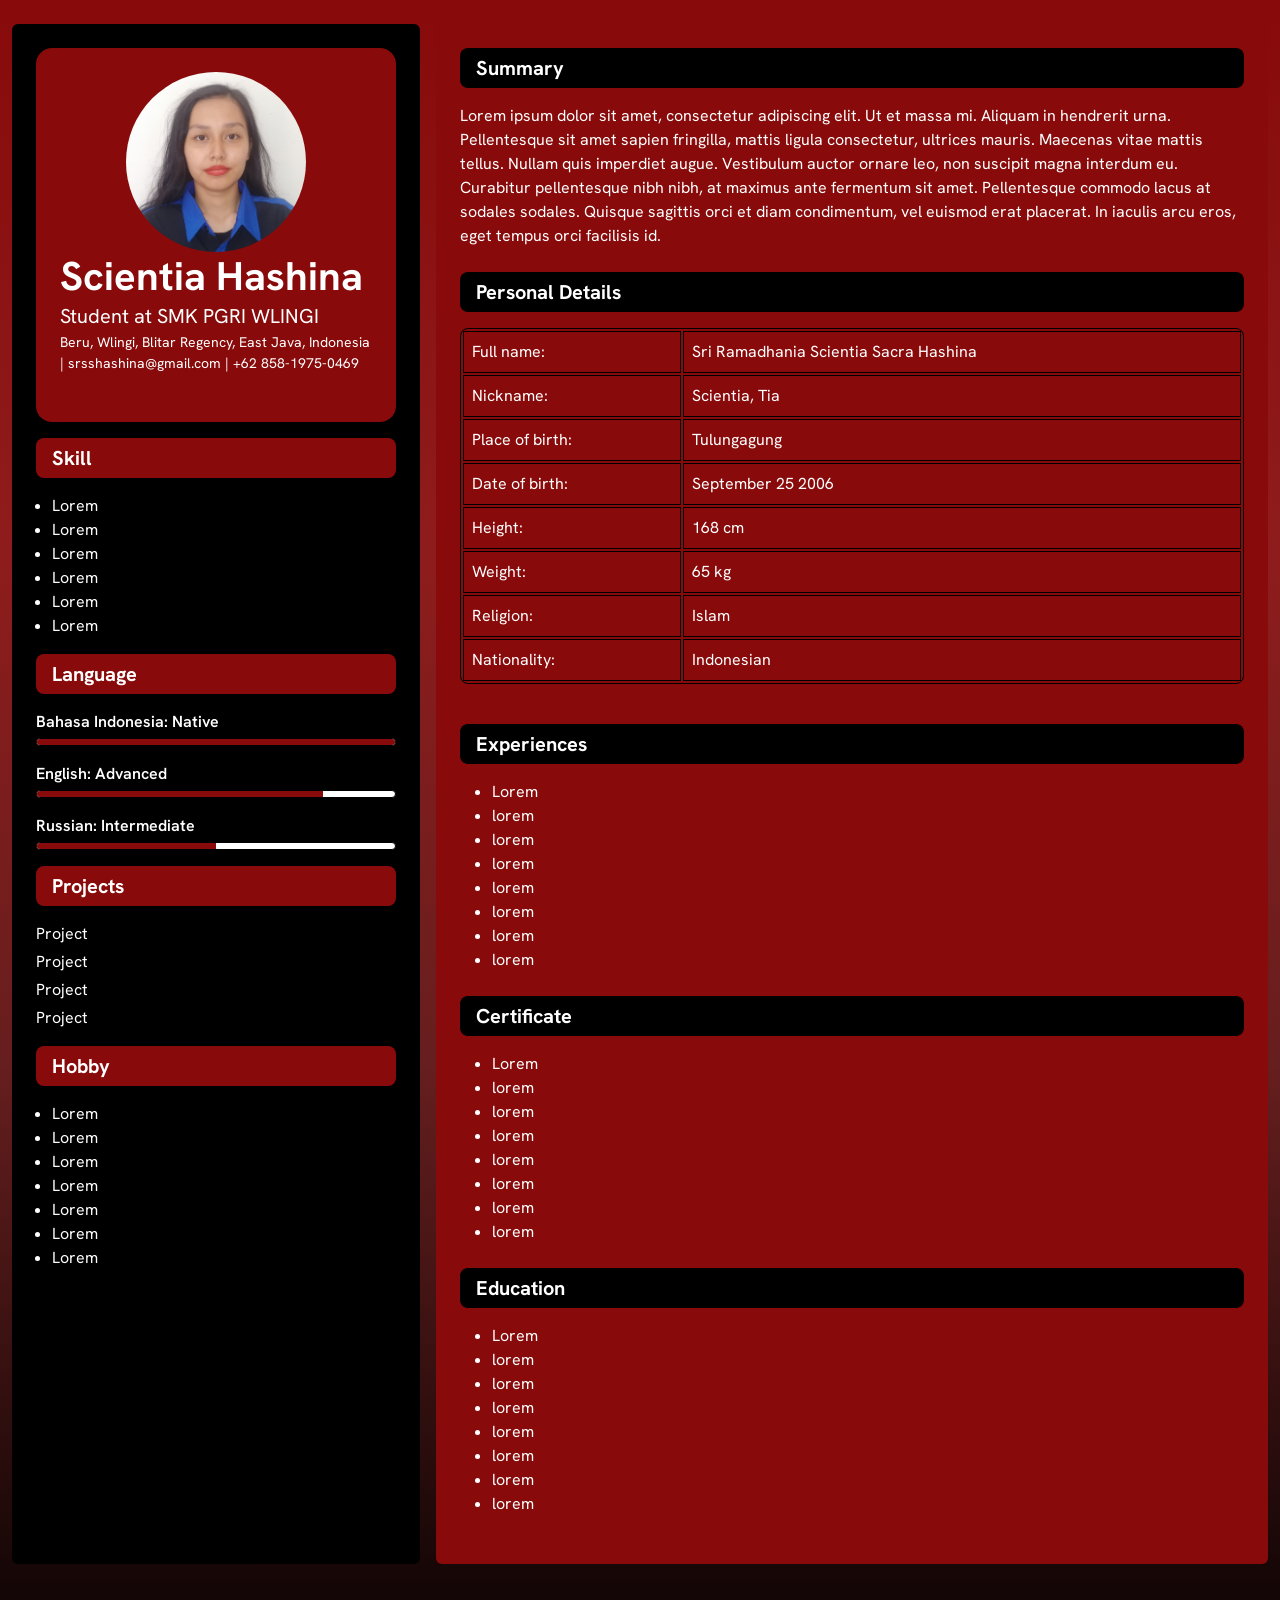
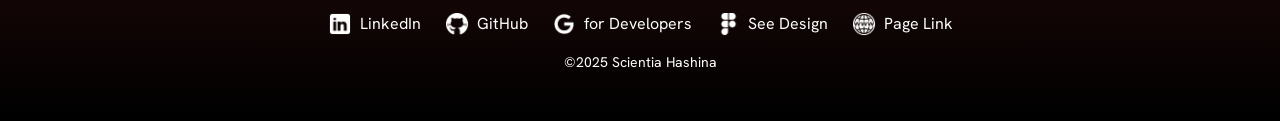
==== cv.html @ 9c75162d "0.1.0 version" ====
<!DOCTYPE html>
<html lang="en">
  <head>
    <meta charset="UTF-8" />
    <meta name="viewport" content="width=device-width, initial-scale=1.0" />
    <title>Scientia's Curriculum Vitae</title>

    <!-- Bootstrap 5 CSS -->
    <link
      href="https://cdn.jsdelivr.net/npm/bootstrap@5.3.0/dist/css/bootstrap.min.css"
      rel="stylesheet"
    />

    <!-- Google Fonts - Hanken Grotesk -->
    <link rel="preconnect" href="https://fonts.googleapis.com" />
    <link rel="preconnect" href="https://fonts.gstatic.com" crossorigin />
    <link
      href="https://fonts.googleapis.com/css2?family=Hanken+Grotesk:wght@300;400;500;600;700&display=swap"
      rel="stylesheet"
    />

    <!-- Custom CSS -->
    <link href="css/custom.css" rel="stylesheet" />
    <link href="css/bg.css" rel="stylesheet" />
    <link href="css/stacking.css" rel="stylesheet" />

    <style>
      /* Language progress bars */
      .language-bar {
        height: 8px;
        border-radius: 10px;
      }
    </style>
  </head>
  <body class="bg-dark">
    <div class="container-fluid py-4">
      <div class="row g-3">
        <!-- LEFT SIDEBAR -->
        <div class="col-12 col-lg-4">
          <div class="card border-0 bg-dark text-white h-100">
            <div class="card-body p-4">
              <!-- Profile Picture -->
              <div class="bg-primary rounded-4 p-4 mb-3 position-relative">
                <div
                  class="d-flex align-items-center justify-content-center mx-auto"
                  style="width: 180px; height: 180px"
                >
                  <img
                    src="assets/img/6154699293953035178.jpg"
                    alt="A woman with red lipstick and black-marine blue field uniform"
                    class="rounded-circle"
                    style="width: 180px; height: 180px"
                  />
                </div>
                <div class="text-white mb-4">
                  <h1 class="fw-bold text-white mb-1">Scientia Hashina</h1>
                  <h5 class="fw-normal text-white mb-1">
                    Student at SMK PGRI WLINGI
                  </h5>
                  <p class="small text-white mb-0">
                    Beru, Wlingi, Blitar Regency, East Java, Indonesia |
                    srsshashina@gmail.com | +62 858-1975-0469
                  </p>
                </div>
              </div>

              <!-- Skill Section -->
              <div class="mb-3">
                <div class="bg-primary text-white px-3 py-2 rounded-3 mb-3">
                  <h5 class="mb-0 text-white fw-bold">Skill</h5>
                </div>
                <ul class="text-white ps-3">
                  <li>Lorem</li>
                  <li>Lorem</li>
                  <li>Lorem</li>
                  <li>Lorem</li>
                  <li>Lorem</li>
                  <li>Lorem</li>
                </ul>
              </div>

              <!-- Language Section -->
              <div class="mb-3">
                <div class="bg-primary text-white px-3 py-2 rounded-3 mb-3">
                  <h5 class="mb-0 text-white fw-bold">Language</h5>
                </div>

                <!-- Bahasa Indonesia -->
                <div class="mb-3">
                  <p class="text-white mb-1 fw-semibold">
                    Bahasa Indonesia: Native
                  </p>
                  <div class="progress language-bar bg-secondary">
                    <div
                      class="progress-bar bg-primary"
                      role="progressbar"
                      style="width: 100%; z-index: 1"
                    ></div>
                  </div>
                </div>

                <!-- English -->
                <div class="mb-3">
                  <p class="text-white mb-1 fw-semibold">English: Advanced</p>
                  <div class="progress language-bar bg-secondary">
                    <div
                      class="progress-bar bg-primary"
                      role="progressbar"
                      style="width: 80%; z-index: 1"
                    ></div>
                  </div>
                </div>

                <!-- Russian -->
                <div class="mb-3">
                  <p class="text-white mb-1 fw-semibold">
                    Russian: Intermediate
                  </p>
                  <div class="progress language-bar bg-secondary">
                    <div
                      class="progress-bar bg-primary"
                      role="progressbar"
                      style="width: 50%"
                    ></div>
                  </div>
                </div>
              </div>

              <!-- Projects Section -->
              <div class="mb-3">
                <div class="bg-primary text-white px-3 py-2 rounded-3 mb-3">
                  <h5 class="mb-0 text-white fw-bold">Projects</h5>
                </div>
                <div class="text-white">
                  <p class="mb-1">Project</p>
                  <p class="mb-1">Project</p>
                  <p class="mb-1">Project</p>
                  <p class="mb-1">Project</p>
                </div>
              </div>

              <!-- Hobby Section -->
              <div class="mb-3">
                <div class="bg-primary px-3 py-2 rounded-3 mb-3">
                  <h5 class="mb-0 text-white fw-bold">Hobby</h5>
                </div>
                <ul class="text-white ps-3">
                  <li>Lorem</li>
                  <li>Lorem</li>
                  <li>Lorem</li>
                  <li>Lorem</li>
                  <li>Lorem</li>
                  <li>Lorem</li>
                  <li>Lorem</li>
                </ul>
              </div>
            </div>
          </div>
        </div>

        <!-- RIGHT CONTENT -->
        <div class="col-12 col-lg-8">
          <div class="card border-0 bg-primary h-100">
            <div class="card-body p-4">
              <!-- Summary Section -->
              <div class="mb-4">
                <div class="bg-dark px-3 py-2 rounded-3 mb-3">
                  <h5 class="mb-0 fw-bold text-white">Summary</h5>
                </div>
                <p class="text-white">
                  Lorem ipsum dolor sit amet, consectetur adipiscing elit. Ut et
                  massa mi. Aliquam in hendrerit urna. Pellentesque sit amet
                  sapien fringilla, mattis ligula consectetur, ultrices mauris.
                  Maecenas vitae mattis tellus. Nullam quis imperdiet augue.
                  Vestibulum auctor ornare leo, non suscipit magna interdum eu.
                  Curabitur pellentesque nibh nibh, at maximus ante fermentum
                  sit amet. Pellentesque commodo lacus at sodales sodales.
                  Quisque sagittis orci et diam condimentum, vel euismod erat
                  placerat. In iaculis arcu eros, eget tempus orci facilisis id.
                </p>
              </div>

              <!-- Personal Details Section -->
              <div class="mb-4">
                <div class="bg-dark text-white px-3 py-2 rounded-3 mb-3">
                  <h5 class="mb-0 text-white fw-bold">Personal Details</h5>
                </div>
                <div
                  class="table-responsive table-responsive-sm table-responsive-md mb-3"
                >
                  <table class="table table-primary">
                    <tbody>
                      <tr class="">
                        <td scope="row">Full name:</td>
                        <td>Sri Ramadhania Scientia Sacra Hashina</td>
                      </tr>
                      <tr class="">
                        <td scope="row">Nickname:</td>
                        <td>Scientia, Tia</td>
                      </tr>
                      <tr class="">
                        <td scope="row">Place of birth:</td>
                        <td>Tulungagung</td>
                      </tr>
                      <tr class="">
                        <td scope="row">Date of birth:</td>
                        <td>September 25 2006</td>
                      </tr>
                      <tr class="">
                        <td scope="row">Height:</td>
                        <td>168 cm</td>
                      </tr>
                      <tr class="">
                        <td scope="row">Weight:</td>
                        <td>65 kg</td>
                      </tr>
                      <tr class="">
                        <td scope="row">Religion:</td>
                        <td>Islam</td>
                      </tr>
                      <tr class="">
                        <td scope="row">Nationality:</td>
                        <td>Indonesian</td>
                      </tr>
                    </tbody>
                  </table>
                </div>
              </div>

              <!-- Experiences Section -->
              <div class="mb-4">
                <div class="bg-dark text-white px-3 py-2 rounded-3 mb-3">
                  <h5 class="mb-0 text-white fw-bold">Experiences</h5>
                </div>
                <ul class="text-white">
                  <li>Lorem</li>
                  <li>lorem</li>
                  <li>lorem</li>
                  <li>lorem</li>
                  <li>lorem</li>
                  <li>lorem</li>
                  <li>lorem</li>
                  <li>lorem</li>
                </ul>
              </div>

              <!-- Certificate Section -->
              <div class="mb-4">
                <div class="bg-dark text-white px-3 py-2 rounded-3 mb-3">
                  <h5 class="mb-0 text-white fw-bold">Certificate</h5>
                </div>
                <ul class="text-white">
                  <li>Lorem</li>
                  <li>lorem</li>
                  <li>lorem</li>
                  <li>lorem</li>
                  <li>lorem</li>
                  <li>lorem</li>
                  <li>lorem</li>
                  <li>lorem</li>
                </ul>
              </div>

              <!-- Education Section -->
              <div class="mb-4">
                <div class="bg-dark text-white px-3 py-2 rounded-3 mb-3">
                  <h5 class="mb-0 text-white fw-bold">Education</h5>
                </div>
                <ul class="text-white">
                  <li>Lorem</li>
                  <li>lorem</li>
                  <li>lorem</li>
                  <li>lorem</li>
                  <li>lorem</li>
                  <li>lorem</li>
                  <li>lorem</li>
                  <li>lorem</li>
                </ul>
              </div>
            </div>
          </div>
        </div>
      </div>

      <!-- Footer Section -->
      <div class="row mt-4">
        <div class="col-12">
          <div class="text-white text-center py-4 rounded-3">
            <!-- Social Links -->
            <div
              class="d-flex justify-content-center align-items-center gap-4 flex-wrap mb-3"
            >
              <div class="d-flex align-items-center gap-2">
                <img
                  width="24"
                  height="24"
                  src="assets/icon/icons8-linkedin-50.png"
                />
                <a href="https://www.linkedin.com/in/scientia-hashina/"><span>LinkedIn</span></a>
              </div>

              <div class="d-flex align-items-center gap-2">
                <img
                  width="24"
                  height="24"
                  src="assets/icon/icons8-github-50.png"
                />
                <a href="https://github.com/moordee/"><span>GitHub</span></a>
              </div>

              <div class="d-flex align-items-center gap-2">
                <img
                  width="24"
                  height="24"
                  src="assets/icon/icons8-google-100.png"
                />
                <a href="https://g.dev/scientia-hashina"><span>for Developers</span></a>
              </div>

              <div class="d-flex align-items-center gap-2">
                <img
                  width="24"
                  height="24"
                  src="assets/icon/icons8-figma-50.png"
                />
                <a href="https://www.figma.com/design/jYKqS9DNjJgnf0IGs0gCkH/CV---Tugas-PKL?node-id=0-1&t=eHmUmOfsYwzuZvli-1"><span>See Design</span></a>
              </div>

              <div class="d-flex align-items-center gap-2">
                <img
                  width="24"
                  height="24"
                  src="assets/icon/icons8-web-100.png"
                />
                <a href="https://moordee.github.io/cv/"><span>Page Link</span></a>
              </div>
            </div>

            <!-- Copyright -->
            <p class="mb-0 small">©2025 Scientia Hashina</p>
          </div>
        </div>
      </div>
    </div>

    <!-- Bootstrap 5 JS Bundle -->
    <script src="https://cdn.jsdelivr.net/npm/bootstrap@5.3.0/dist/js/bootstrap.bundle.min.js"></script>
  </body>
</html>
---- css/custom.css ----
/* custom.css */

/* =========================================
   1. FONTS & IMPORTS
   ========================================= */
@import url("https://fonts.googleapis.com/css2?family=Hanken+Grotesk:ital,wght@0,100..900;1,100..900&display=swap");

/* =========================================
   2. ROOT VARIABLES (The Engine)
   Overriding these affects: Layout, Grid, Utilities, Typography
   ========================================= */
:root {
  /* Color Palette */
  --bs-primary: #880a0a;
  --bs-primary-rgb: 136, 10, 10;
  --bs-secondary: #000000;
  --bs-secondary-rgb: 0, 0, 0;

  /* Body & Text */
  --bs-body-bg: #000000;
  --bs-body-color: #ffffff;

  /* Links */
  --bs-link-color: #ffffff;
  --bs-link-hover-color: #ffc3ad;
  --bs-link-decoration: none;

  /* Borders (Make them subtle red or white for visibility) */
  --bs-border-color: #880a0a;
  --bs-border-color-translucent: rgba(136, 10, 10, 0.5);

  /* Fonts */
  --bs-font-sans-serif: "Hanken Grotesk", sans-serif;
  --bs-body-font-family: var(--bs-font-sans-serif);
}

/* =========================================
   3. GLOBAL LAYOUT & CONTENT
   (Reboot, Typography, Images, Tables)
   ========================================= */
body {
  background-color: var(--bs-body-bg);
  color: var(--bs-body-color);
}

/* Link Overrides */
a {
  color: var(--bs-link-color);
  text-decoration: none;
  transition: color 0.2s ease-in-out;
}
a:hover {
  color: var(--bs-link-hover-color);
}

/* Global Text Hover Effect */
/* Applies to links and interactive elements */
a:hover,
.btn:hover,
.nav-link:hover,
.list-group-item:hover {
  color: #f1ffb4 !important;
}

/* Typography Headings */
h1,
h2,
h3,
h4,
h5,
h6 {
  color: var(--bs-primary); /* Making headers pop in Red */
  font-weight: 700;
}

/* Tables */
.table {
  --bs-table-color: #ffffff;
  --bs-table-bg: #000000;
  --bs-table-border-color: #880a0a;
  --bs-table-striped-bg: #1a0202; /* Very dark red for stripe */
  --bs-table-hover-bg: #880a0a;
  --bs-table-hover-color: #f1ffb4;
}

/* =========================================
   4. FORMS
   (Input, Select, Checks, Range)
   Overrides default white backgrounds
   ========================================= */
.form-control,
.form-select {
  background-color: #111111; /* Slightly lighter than black for contrast */
  border: 1px solid var(--bs-primary);
  color: #ffffff;
}

.form-control:focus,
.form-select:focus {
  background-color: #000000;
  border-color: #ffc3ad; /* Link hover color for focus ring */
  color: #ffffff;
  box-shadow: 0 0 0 0.25rem rgba(136, 10, 10, 0.25);
}

.form-control::placeholder {
  color: rgba(255, 255, 255, 0.5);
}

/* Checks & Radios */
.form-check-input {
  background-color: #000;
  border-color: var(--bs-primary);
}
.form-check-input:checked {
  background-color: var(--bs-primary);
  border-color: var(--bs-primary);
}

/* =========================================
   5. COMPONENTS
   (Card, Modal, Navbar, Accordion, etc.)
   ========================================= */

/* Buttons */
.btn-primary {
  --bs-btn-bg: var(--bs-primary);
  --bs-btn-border-color: var(--bs-primary);
  --bs-btn-hover-bg: #660606; /* Darker red on hover */
  --bs-btn-hover-border-color: #660606;
  --bs-btn-color: #ffffff;
}

/* Cards */
.card {
  --bs-card-bg: #0a0a0a; /* Deep gray/black */
  --bs-card-border-color: var(--bs-primary);
  --bs-card-cap-bg: #880a0a;
  --bs-card-color: #ffffff;
}

/* Modals */
.modal-content {
  background-color: #000000;
  border: 1px solid var(--bs-primary);
  color: #ffffff;
}
.modal-header,
.modal-footer {
  border-color: var(--bs-primary);
}
.btn-close {
  filter: invert(1) grayscale(100%) brightness(200%); /* Turns the close X white */
}

/* Dropdowns */
.dropdown-menu {
  background-color: var(--bs-primary);
  border: 1px solid #ffc3ad;
}
.dropdown-item {
  color: #ffffff;
}
.dropdown-item:hover {
  background-color: #000000;
  color: #f1ffb4; /* Text Hover Color */
}

/* Accordion */
.accordion-item {
  background-color: #000000;
  border-color: var(--bs-primary);
  color: #ffffff;
}
.accordion-button {
  background-color: #1a0202;
  color: #ffffff;
}
.accordion-button:not(.collapsed) {
  background-color: var(--bs-primary);
  color: #ffffff;
  box-shadow: inset 0 -1px 0 rgba(0, 0, 0, 0.125);
}

/* Navbars */
.navbar {
  background-color: var(--bs-primary) !important;
  /* Or use bg-black depending on preference, assuming primary here */
}
.navbar-brand,
.nav-link {
  color: #ffffff !important;
}

/* List Groups */
.list-group-item {
  background-color: #000000;
  border-color: var(--bs-primary);
  color: #ffffff;
}
.list-group-item.active {
  background-color: var(--bs-primary);
  border-color: var(--bs-primary);
}

/* Pagination */
.page-link {
  background-color: #000000;
  border-color: var(--bs-primary);
  color: #ffffff;
}
.page-link:hover {
  background-color: var(--bs-primary);
  color: #f1ffb4;
}
.page-item.active .page-link {
  background-color: var(--bs-primary);
  border-color: var(--bs-primary);
}

/* Toasts */
.toast {
  background-color: #000000;
  border: 1px solid var(--bs-primary);
  color: #ffffff;
}
.toast-header {
  background-color: var(--bs-primary);
  color: #ffffff;
  border-bottom: 1px solid #000;
}

/* =========================================
   6. HELPERS & UTILITIES
   (Colors, Backgrounds, Borders)
   ========================================= */

/* Background overrides for utility classes to match theme */
.bg-primary {
  background-color: var(--bs-primary) !important;
}
.bg-secondary {
  background-color: var(--bs-secondary) !important;
}
.bg-light {
  background-color: #cccccc !important;
  color: #000 !important;
} /* Inverting light */
.bg-dark {
  background-color: #000000 !important;
}

/* Text Utilities */
.text-primary {
  color: var(--bs-primary) !important;
}
.text-muted {
  color: #aaaaaa !important;
} /* Light gray for visibility on black */

/* Border Utilities */
.border-primary {
  border-color: var(--bs-primary) !important;
}

/* --- FINAL FIXED TABLE OVERRIDES FOR BORDERS --- */

/* Base Table Overrides to enforce border radius globally */
.table {
  /* Ensures the outermost container gets the rounded corners */
  border-radius: 0.5rem;
  overflow: hidden; /* Important: Ensures content/borders respect the border-radius */
  border-collapse: separate; /* Required for border-radius to work on <table> */
}

/* Primary Table: Red BG, White Text, Black Borders */
.table-primary {
  --bs-table-bg: #880a0a;
  --bs-table-color: #ffffff;
  --bs-table-border-color: #000000; /* Black Border Variable */
  /* ... other variables remain the same ... */

  /* Force Outer Border and Rounded Corners */
  border: 1px solid var(--bs-table-border-color) !important;
}

/* Secondary Table: Black BG, White Text, Red Borders */
.table-secondary {
  --bs-table-bg: #000000;
  --bs-table-color: #ffffff;
  --bs-table-border-color: #880a0a; /* Red Border Variable */
  /* ... other variables remain the same ... */

  /* Force Outer Border and Rounded Corners */
  border: 1px solid var(--bs-table-border-color) !important;
}

/* Target Inner Borders (Cell Lines) with high specificity */
/* This ensures <td> and <th> elements use the custom border color */
.table-primary > :not(caption) > * > * {
  border-color: #000000 !important; /* Black Lines */
}

.table-secondary > :not(caption) > * > * {
  border-color: #880a0a !important; /* Red Lines */
}

/* --- FINAL FIX FOR INNER TABLE LINES (Cell Borders) --- */

/* Ensures all inner cells (th, td) for the primary table have black borders */
.table-primary th,
.table-primary td {
  border: 1px solid #000000 !important; /* Black lines */
}

/* Ensures all inner cells (th, td) for the secondary table have red borders */
.table-secondary th,
.table-secondary td {
  border: 1px solid #880a0a !important; /* Red lines */
}
/* --- PROGRESS BAR REMAINDER OVERRIDE --- */

.progress {
  /* Override the default background color for the entire track/remainder */
  background-color: #ffffff !important; /* Forces the remainder of the bar to white */

  /* Optional: Use your secondary color for a subtle border */
  border: 1px solid var(--bs-secondary);

  /* Ensure rounded corners if you want them to match other components */
  border-radius: 0.5rem;
}

.progress-bar {
  /* Ensure the actual progress bar part retains the primary color */
  background-color: var(--bs-primary);
}
---- css/bg.css ----
body {
  background: #000000;
  background: -webkit-linear-gradient(
    360deg,
    rgba(0, 0, 0, 1) 0%,
    rgba(102, 30, 30, 1) 38%,
    rgba(143, 28, 28, 1) 68%,
    rgba(136, 10, 10, 1) 100%
  );
  background: -moz-linear-gradient(
    360deg,
    rgba(0, 0, 0, 1) 0%,
    rgba(102, 30, 30, 1) 38%,
    rgba(143, 28, 28, 1) 68%,
    rgba(136, 10, 10, 1) 100%
  );
  background: linear-gradient(
    360deg,
    rgba(0, 0, 0, 1) 0%,
    rgba(102, 30, 30, 1) 38%,
    rgba(143, 28, 28, 1) 68%,
    rgba(136, 10, 10, 1) 100%
  );
  filter: progid:DXImageTransform.Microsoft.gradient(startColorstr="#000000", endColorstr="#880A0A", GradientType=0);
}
---- css/stacking.css ----
/* --- CV Layout Overlap Fix --- */

/* 1. Establish Positioning Context */
.cv-container {
    position: relative; 
    /* The row itself becomes the reference point for absolute positioning */
}

/* 2. Position the Sidebar */
.sidebar-panel {
    /* Ensure the sidebar has a defined height or its content will define it */
    min-height: 100vh;
}

/* 3. Position the Overlapping Element */
.name-block {
    /* Take the element out of the normal flow */
    position: absolute;
    
    /* Move it leftward by an amount that causes the overlap. 
       Adjust this 'left' value (e.g., 100px) based on your needs. */
    left: -150px; 
    
    /* Align it vertically. You may need to tweak the 'top' value. */
    top: 50px; 
    
    /* Ensure it sits on top of the sidebar */
    z-index: 10;
    
    /* Add styling to match the image (e.g., width, padding, background) */
    width: 400px; /* Make it wide enough to cover the overlap area */
    padding: 10px 20px;
    background-color: var(--bs-body-bg); /* Use the body black background */
    color: var(--bs-body-color);         /* Use the white text color */
}

/* Optional: Styling for the placeholder circle to prevent overlap issues */
.pic-holder {
    position: relative;
    z-index: 15; /* Ensure the image is on top of the name block */
}
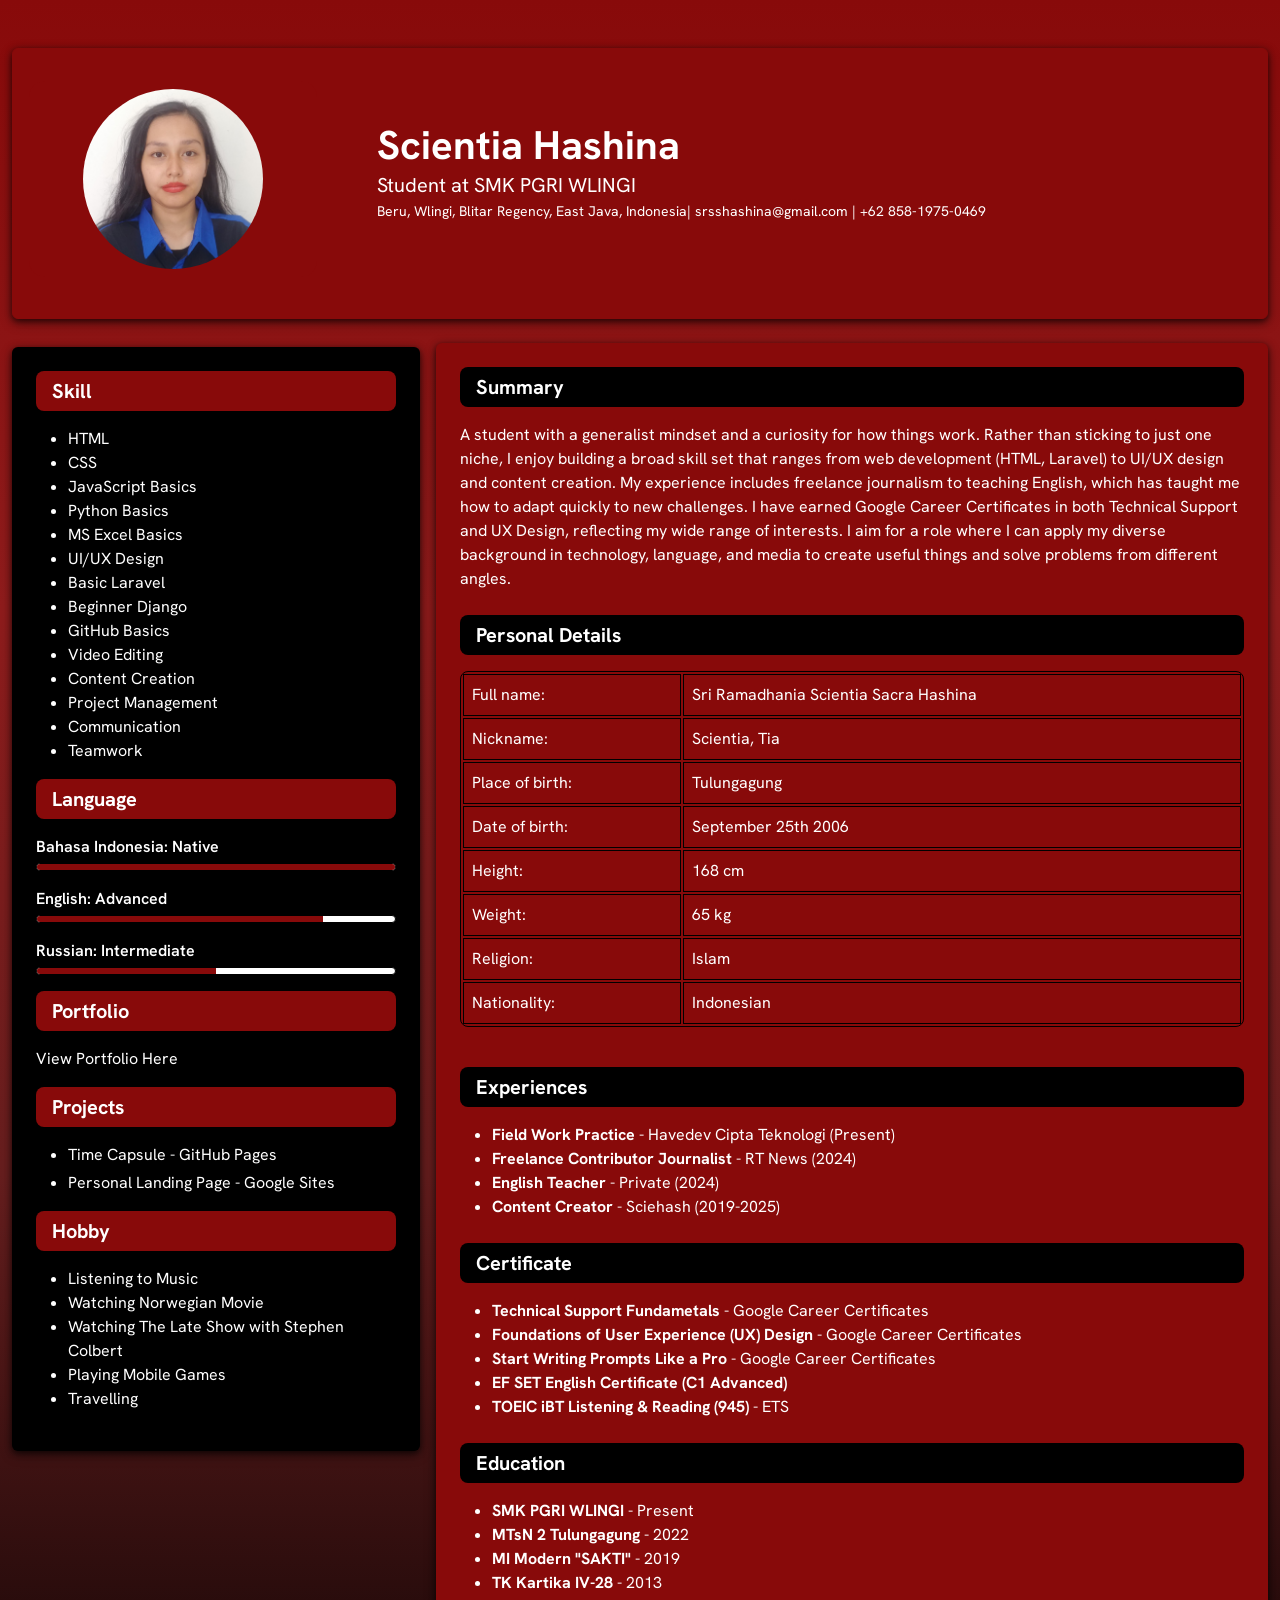
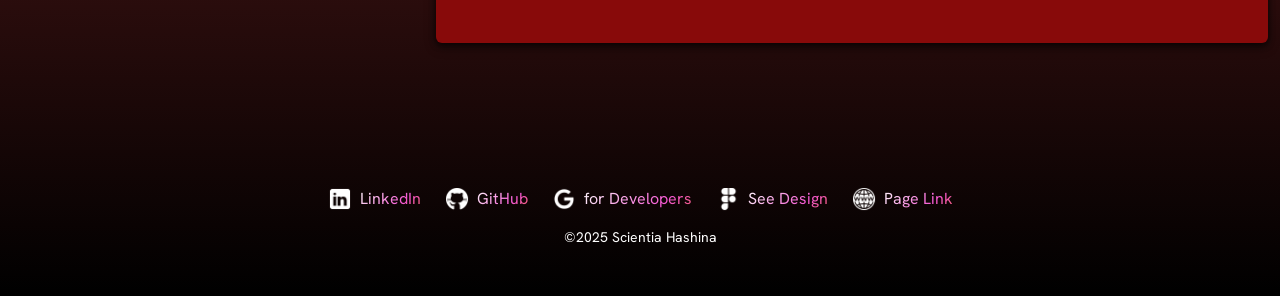
==== commit 70c6502e: "0.9.1 - finalizing the web's feel and filling up all data" ====
--- a/cv.html
+++ b/cv.html
@@ -23,6 +23,7 @@
     <link href="css/custom.css" rel="stylesheet" />
     <link href="css/bg.css" rel="stylesheet" />
     <link href="css/stacking.css" rel="stylesheet" />
+    <link href="css/animation.css" rel="stylesheet" />
 
     <style>
       /* Language progress bars */
@@ -34,48 +35,66 @@
   </head>
   <body class="bg-dark">
     <div class="container-fluid py-4">
-      <div class="row g-3">
-        <!-- LEFT SIDEBAR -->
-        <div class="col-12 col-lg-4">
-          <div class="card border-0 bg-dark text-white h-100">
-            <div class="card-body p-4">
-              <!-- Profile Picture -->
-              <div class="bg-primary rounded-4 p-4 mb-3 position-relative">
-                <div
-                  class="d-flex align-items-center justify-content-center mx-auto"
-                  style="width: 180px; height: 180px"
-                >
-                  <img
-                    src="assets/img/6154699293953035178.jpg"
-                    alt="A woman with red lipstick and black-marine blue field uniform"
-                    class="rounded-circle"
+      <header>
+        <div class="card text-white bg-primary my-sm-2 my-md-4">
+          <div class="card-body">
+            <div class="row justify-content-evenly">
+              <div class="col-sm-3 me-auto">
+                <div class="bg-primary rounded-4 p-2 my-3 position-relative">
+                  <div
+                    class="d-flex align-items-center justify-content-center mx-auto"
                     style="width: 180px; height: 180px"
-                  />
-                </div>
-                <div class="text-white mb-4">
+                  >
+                    <img
+                      src="assets/img/6154699293953035178.jpg"
+                      alt="A woman with red lipstick and black-marine blue field uniform"
+                      class="rounded-circle"
+                      style="width: 180px; height: 180px"
+                    />
+                  </div>
+                </div>
+              </div>
+              <div class="col-sm-9 p-5 my-2">
+                <div class="text-white justify-content-evenly mb-4">
                   <h1 class="fw-bold text-white mb-1">Scientia Hashina</h1>
                   <h5 class="fw-normal text-white mb-1">
                     Student at SMK PGRI WLINGI
                   </h5>
                   <p class="small text-white mb-0">
-                    Beru, Wlingi, Blitar Regency, East Java, Indonesia |
+                    Beru, Wlingi, Blitar Regency, East Java, Indonesia|
                     srsshashina@gmail.com | +62 858-1975-0469
                   </p>
                 </div>
               </div>
-
+            </div>
+          </div>
+        </div>
+      </header>
+      <div class="row g-3">
+        <!-- LEFT SIDEBAR -->
+        <div class="col-12 col-lg-4 mt-sm-1">
+          <div class="card border-0 bg-dark text-white h-80">
+            <div class="card-body p-4">
               <!-- Skill Section -->
               <div class="mb-3">
                 <div class="bg-primary text-white px-3 py-2 rounded-3 mb-3">
                   <h5 class="mb-0 text-white fw-bold">Skill</h5>
                 </div>
-                <ul class="text-white ps-3">
-                  <li>Lorem</li>
-                  <li>Lorem</li>
-                  <li>Lorem</li>
-                  <li>Lorem</li>
-                  <li>Lorem</li>
-                  <li>Lorem</li>
+                <ul class="text-white">
+                  <li>HTML</li>
+                  <li>CSS</li>
+                  <li>JavaScript Basics</li>
+                  <li>Python Basics</li>
+                  <li>MS Excel Basics</li>
+                  <li>UI/UX Design</li>
+                  <li>Basic Laravel</li>
+                  <li>Beginner Django</li>
+                  <li>GitHub Basics</li>
+                  <li>Video Editing</li>
+                  <li>Content Creation</li>
+                  <li>Project Management</li>
+                  <li>Communication</li>
+                  <li>Teamwork</li>
                 </ul>
               </div>
 
@@ -126,17 +145,41 @@
                 </div>
               </div>
 
+              <!-- Portfolio Section -->
+              <div class="mb-3">
+                <div class="bg-primary text-white px-3 py-2 rounded-3 mb-3">
+                  <h5 class="mb-0 text-white fw-bold">Portfolio</h5>
+                </div>
+                <p class="mb-1 text-white">
+                  <a
+                    href="https://www.canva.com/design/DAG2fqvbU3Q/iv0Qi1M0EIFVtxmAJGa4tg/edit?utm_content=DAG2fqvbU3Q&utm_campaign=designshare&utm_medium=link2&utm_source=sharebutton"
+                    target="_blank"
+                    >View Portfolio Here
+                  </a>
+                </p>
+              </div>
+
               <!-- Projects Section -->
               <div class="mb-3">
                 <div class="bg-primary text-white px-3 py-2 rounded-3 mb-3">
                   <h5 class="mb-0 text-white fw-bold">Projects</h5>
                 </div>
-                <div class="text-white">
-                  <p class="mb-1">Project</p>
-                  <p class="mb-1">Project</p>
-                  <p class="mb-1">Project</p>
-                  <p class="mb-1">Project</p>
-                </div>
+                <ul class="text-white">
+                  <li class="mb-1">
+                    <a
+                      href="https://moordee.github.io/time-capsule/"
+                      target="_blank"
+                      >Time Capsule - GitHub Pages
+                    </a>
+                  </li>
+                  <li class="mb-1">
+                    <a
+                      href="https://sites.google.com/view/scientia-hashina"
+                      target="_blank"
+                      >Personal Landing Page - Google Sites
+                    </a>
+                  </li>
+                </ul>
               </div>
 
               <!-- Hobby Section -->
@@ -144,14 +187,12 @@
                 <div class="bg-primary px-3 py-2 rounded-3 mb-3">
                   <h5 class="mb-0 text-white fw-bold">Hobby</h5>
                 </div>
-                <ul class="text-white ps-3">
-                  <li>Lorem</li>
-                  <li>Lorem</li>
-                  <li>Lorem</li>
-                  <li>Lorem</li>
-                  <li>Lorem</li>
-                  <li>Lorem</li>
-                  <li>Lorem</li>
+                <ul class="text-white">
+                  <li>Listening to Music</li>
+                  <li>Watching Norwegian Movie</li>
+                  <li>Watching The Late Show with Stephen Colbert</li>
+                  <li>Playing Mobile Games</li>
+                  <li>Travelling</li>
                 </ul>
               </div>
             </div>
@@ -160,7 +201,43 @@
 
         <!-- RIGHT CONTENT -->
         <div class="col-12 col-lg-8">
-          <div class="card border-0 bg-primary h-100">
+          <!--
+          <div class="card text-white bg-primary my-sm-2 my-md-4">
+            <div class="card-body">
+              <div class="row justify-content-evenly">
+                <div class="col-sm-3 me-auto">
+                  <div class="bg-primary rounded-4 p-4 mb-3 position-relative">
+                    <div
+                      class="d-flex align-items-center justify-content-center mx-auto"
+                      style="width: 180px; height: 180px"
+                    >
+                      <img
+                        src="assets/img/6154699293953035178.jpg"
+                        alt="A woman with red lipstick and black-marine blue field uniform"
+                        class="rounded-circle"
+                        style="width: 180px; height: 180px"
+                      />
+                    </div>
+                  </div>
+                </div>
+                <div class="col-sm-9 p-5 my-2">
+                  <div class="text-white justify-content-evenly mb-4">
+                    <h1 class="fw-bold text-white mb-1">Scientia Hashina</h1>
+                    <h5 class="fw-normal text-white mb-1">
+                      Student at SMK PGRI WLINGI
+                    </h5>
+                    <p class="small text-white mb-0">
+                      Beru, Wlingi, Blitar Regency, East Java, Indonesia<br />
+                      srsshashina@gmail.com | +62 858-1975-0469
+                    </p>
+                  </div>
+                </div>
+              </div>
+            </div>
+          </div>
+          -->
+
+          <div class="card border-0 bg-primary mb-4">
             <div class="card-body p-4">
               <!-- Summary Section -->
               <div class="mb-4">
@@ -168,15 +245,17 @@
                   <h5 class="mb-0 fw-bold text-white">Summary</h5>
                 </div>
                 <p class="text-white">
-                  Lorem ipsum dolor sit amet, consectetur adipiscing elit. Ut et
-                  massa mi. Aliquam in hendrerit urna. Pellentesque sit amet
-                  sapien fringilla, mattis ligula consectetur, ultrices mauris.
-                  Maecenas vitae mattis tellus. Nullam quis imperdiet augue.
-                  Vestibulum auctor ornare leo, non suscipit magna interdum eu.
-                  Curabitur pellentesque nibh nibh, at maximus ante fermentum
-                  sit amet. Pellentesque commodo lacus at sodales sodales.
-                  Quisque sagittis orci et diam condimentum, vel euismod erat
-                  placerat. In iaculis arcu eros, eget tempus orci facilisis id.
+                  A student with a generalist mindset and a curiosity for how
+                  things work. Rather than sticking to just one niche, I enjoy
+                  building a broad skill set that ranges from web development
+                  (HTML, Laravel) to UI/UX design and content creation. My
+                  experience includes freelance journalism to teaching English,
+                  which has taught me how to adapt quickly to new challenges. I
+                  have earned Google Career Certificates in both Technical
+                  Support and UX Design, reflecting my wide range of interests.
+                  I aim for a role where I can apply my diverse background in
+                  technology, language, and media to create useful things and
+                  solve problems from different angles.
                 </p>
               </div>
 
@@ -204,7 +283,7 @@
                       </tr>
                       <tr class="">
                         <td scope="row">Date of birth:</td>
-                        <td>September 25 2006</td>
+                        <td>September 25th 2006</td>
                       </tr>
                       <tr class="">
                         <td scope="row">Height:</td>
@@ -233,14 +312,18 @@
                   <h5 class="mb-0 text-white fw-bold">Experiences</h5>
                 </div>
                 <ul class="text-white">
-                  <li>Lorem</li>
-                  <li>lorem</li>
-                  <li>lorem</li>
-                  <li>lorem</li>
-                  <li>lorem</li>
-                  <li>lorem</li>
-                  <li>lorem</li>
-                  <li>lorem</li>
+                  <li>
+                    <strong>Field Work Practice</strong> - Havedev Cipta
+                    Teknologi (Present)
+                  </li>
+                  <li>
+                    <strong>Freelance Contributor Journalist</strong> - RT News
+                    (2024)
+                  </li>
+                  <li><strong>English Teacher</strong> - Private (2024)</li>
+                  <li>
+                    <strong>Content Creator</strong> - Sciehash (2019-2025)
+                  </li>
                 </ul>
               </div>
 
@@ -250,14 +333,24 @@
                   <h5 class="mb-0 text-white fw-bold">Certificate</h5>
                 </div>
                 <ul class="text-white">
-                  <li>Lorem</li>
-                  <li>lorem</li>
-                  <li>lorem</li>
-                  <li>lorem</li>
-                  <li>lorem</li>
-                  <li>lorem</li>
-                  <li>lorem</li>
-                  <li>lorem</li>
+                  <li>
+                    <strong>Technical Support Fundametals</strong> - Google
+                    Career Certificates
+                  </li>
+                  <li>
+                    <strong>Foundations of User Experience (UX) Design</strong>
+                    - Google Career Certificates
+                  </li>
+                  <li>
+                    <strong>Start Writing Prompts Like a Pro</strong> - Google
+                    Career Certificates
+                  </li>
+                  <li>
+                    <strong>EF SET English Certificate (C1 Advanced)</strong>
+                  </li>
+                  <li>
+                    <strong>TOEIC iBT Listening & Reading (945)</strong> - ETS
+                  </li>
                 </ul>
               </div>
 
@@ -267,23 +360,21 @@
                   <h5 class="mb-0 text-white fw-bold">Education</h5>
                 </div>
                 <ul class="text-white">
-                  <li>Lorem</li>
-                  <li>lorem</li>
-                  <li>lorem</li>
-                  <li>lorem</li>
-                  <li>lorem</li>
-                  <li>lorem</li>
-                  <li>lorem</li>
-                  <li>lorem</li>
+                  <li><strong>SMK PGRI WLINGI</strong> - Present</li>
+                  <li><strong>MTsN 2 Tulungagung</strong> - 2022</li>
+                  <li><strong>MI Modern "SAKTI"</strong> - 2019</li>
+                  <li><strong>TK Kartika IV-28</strong> - 2013</li>
                 </ul>
               </div>
             </div>
           </div>
         </div>
       </div>
-
-      <!-- Footer Section -->
-      <div class="row mt-4">
+    </div>
+
+    <!-- Footer Section -->
+    <div class="container-fluid py-4 mt-5">
+      <div class="row">
         <div class="col-12">
           <div class="text-white text-center py-4 rounded-3">
             <!-- Social Links -->
@@ -296,7 +387,12 @@
                   height="24"
                   src="assets/icon/icons8-linkedin-50.png"
                 />
-                <a href="https://www.linkedin.com/in/scientia-hashina/"><span>LinkedIn</span></a>
+                <a
+                  class="animate-character"
+                  href="https://www.linkedin.com/in/scientia-hashina/"
+                  target="_blank"
+                  ><span>LinkedIn</span></a
+                >
               </div>
 
               <div class="d-flex align-items-center gap-2">
@@ -305,7 +401,12 @@
                   height="24"
                   src="assets/icon/icons8-github-50.png"
                 />
-                <a href="https://github.com/moordee/"><span>GitHub</span></a>
+                <a
+                  class="animate-character"
+                  href="https://github.com/moordee/"
+                  target="_blank"
+                  ><span>GitHub</span></a
+                >
               </div>
 
               <div class="d-flex align-items-center gap-2">
@@ -314,7 +415,12 @@
                   height="24"
                   src="assets/icon/icons8-google-100.png"
                 />
-                <a href="https://g.dev/scientia-hashina"><span>for Developers</span></a>
+                <a
+                  class="animate-character"
+                  href="https://g.dev/scientia-hashina"
+                  target="_blank"
+                  ><span>for Developers</span></a
+                >
               </div>
 
               <div class="d-flex align-items-center gap-2">
@@ -323,7 +429,12 @@
                   height="24"
                   src="assets/icon/icons8-figma-50.png"
                 />
-                <a href="https://www.figma.com/design/jYKqS9DNjJgnf0IGs0gCkH/CV---Tugas-PKL?node-id=0-1&t=eHmUmOfsYwzuZvli-1"><span>See Design</span></a>
+                <a
+                  class="animate-character"
+                  href="https://www.figma.com/design/jYKqS9DNjJgnf0IGs0gCkH/CV---Tugas-PKL?node-id=0-1&t=eHmUmOfsYwzuZvli-1"
+                  target="_blank"
+                  ><span>See Design</span></a
+                >
               </div>
 
               <div class="d-flex align-items-center gap-2">
@@ -332,7 +443,12 @@
                   height="24"
                   src="assets/icon/icons8-web-100.png"
                 />
-                <a href="https://moordee.github.io/cv/"><span>Page Link</span></a>
+                <a
+                  class="animate-character"
+                  href="https://moordee.github.io/pkl/cv.html"
+                  target="_blank"
+                  ><span>Page Link</span></a
+                >
               </div>
             </div>
 
@@ -344,6 +460,10 @@
     </div>
 
     <!-- Bootstrap 5 JS Bundle -->
-    <script src="https://cdn.jsdelivr.net/npm/bootstrap@5.3.0/dist/js/bootstrap.bundle.min.js"></script>
+    <script
+      src="https://cdn.jsdelivr.net/npm/bootstrap@5.3.0/dist/js/bootstrap.bundle.min.js"
+      integrity="sha384-ENjdO4Dr2bkBIFxQpeoA6DQDk6jQmocTyUcoGzA1pUc6p/6HI1pcJn781rN0y+4F"
+      crossorigin="anonymous"
+    ></script>
   </body>
 </html>
--- a/css/custom.css
+++ b/css/custom.css
@@ -49,8 +49,17 @@
   text-decoration: none;
   transition: color 0.2s ease-in-out;
 }
-a:hover {
-  color: var(--bs-link-hover-color);
+p:hover,
+li:hover,
+h:hover,
+span:hover,
+h1:hover,
+h2:hover,
+h3:hover,
+h4:hover,
+h5:hover,
+tr:hover {
+  color: #f1ffb4;
 }
 
 /* Global Text Hover Effect */
@@ -59,7 +68,7 @@
 .btn:hover,
 .nav-link:hover,
 .list-group-item:hover {
-  color: #f1ffb4 !important;
+  color: #ffc3ad !important;
 }
 
 /* Typography Headings */
@@ -137,6 +146,20 @@
   --bs-card-border-color: var(--bs-primary);
   --bs-card-cap-bg: #880a0a;
   --bs-card-color: #ffffff;
+  box-shadow: 0 4px 12px rgba(0, 0, 0, 0.4), 0 2px 6px rgba(0, 0, 0, 0.6);
+  overflow: hidden;
+  border-radius: 0.375rem;
+}
+
+/* Left Sidebar Card */
+.col-lg-4 .card {
+  margin-top: 1rem;
+  border-radius: 0.375rem;
+}
+
+/* Right Sidebar Card */
+.col-lg-8 .card {
+  border-radius: 0.375rem;
 }
 
 /* Modals */
--- a/css/stacking.css
+++ b/css/stacking.css
@@ -1,9 +1,9 @@
-/* --- CV Layout Overlap Fix --- */
+/* --- CV Layout Overflow Fix --- */
 
-/* 1. Establish Positioning Context */
+/* 1. Establish Positioning Context and prevent overflow */
 .cv-container {
     position: relative; 
-    /* The row itself becomes the reference point for absolute positioning */
+    overflow: hidden; /* Prevent children from overflowing */
 }
 
 /* 2. Position the Sidebar */
@@ -12,26 +12,9 @@
     min-height: 100vh;
 }
 
-/* 3. Position the Overlapping Element */
-.name-block {
-    /* Take the element out of the normal flow */
-    position: absolute;
-    
-    /* Move it leftward by an amount that causes the overlap. 
-       Adjust this 'left' value (e.g., 100px) based on your needs. */
-    left: -150px; 
-    
-    /* Align it vertically. You may need to tweak the 'top' value. */
-    top: 50px; 
-    
-    /* Ensure it sits on top of the sidebar */
-    z-index: 10;
-    
-    /* Add styling to match the image (e.g., width, padding, background) */
-    width: 400px; /* Make it wide enough to cover the overlap area */
-    padding: 10px 20px;
-    background-color: var(--bs-body-bg); /* Use the body black background */
-    color: var(--bs-body-color);         /* Use the white text color */
+/* 3. Prevent overflow on the main container */
+.container-fluid {
+    overflow-x: hidden; /* Prevent horizontal overflow */
 }
 
 /* Optional: Styling for the placeholder circle to prevent overlap issues */
--- a/css/animation.css
+++ b/css/animation.css
@@ -0,0 +1,24 @@
+.animate-character {
+  background-image: linear-gradient(
+    -225deg,
+    #ffffff 0%,
+    #F557D3 40%,
+    #e65e2c 67%,
+    #880a0a 100%
+  );
+  background-size: auto auto;
+  background-clip: border-box;
+  background-size: 200% auto;
+  color: #fff;
+  background-clip: text;
+  -webkit-background-clip: text;
+  -webkit-text-fill-color: transparent;
+  animation: textclip 2s linear infinite;
+  display: inline-block;
+}
+
+@keyframes textclip {
+  to {
+    background-position: 200% center;
+  }
+}
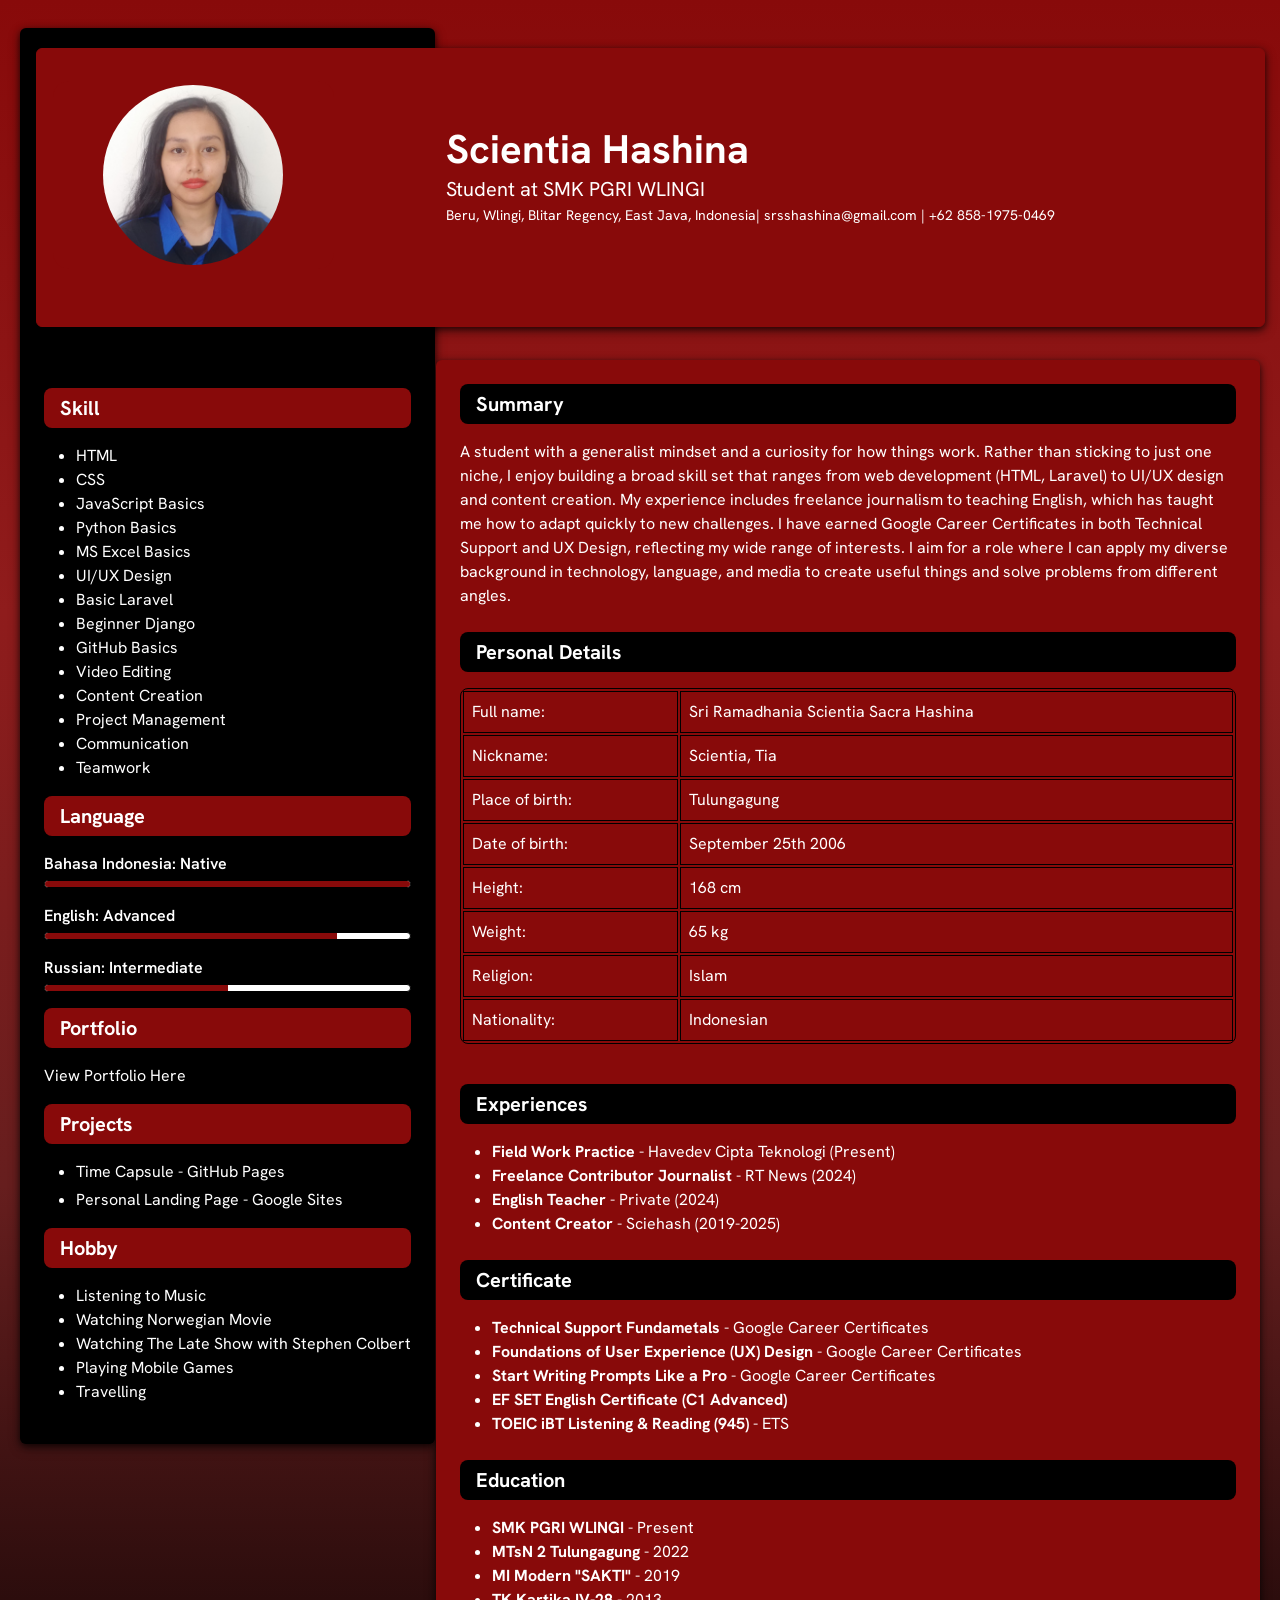
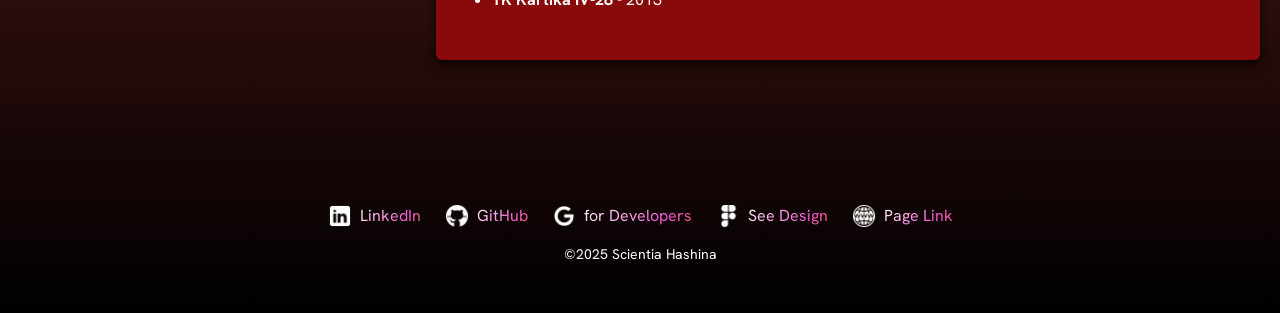
==== commit d7656205: "1.0.0 - finalizing looks" ====
--- a/cv.html
+++ b/cv.html
@@ -18,6 +18,9 @@
       href="https://fonts.googleapis.com/css2?family=Hanken+Grotesk:wght@300;400;500;600;700&display=swap"
       rel="stylesheet"
     />
+
+    <!-- Favicon -->
+    <link rel="icon" type="image/png" href="assets/icon/favicon.png" />
 
     <!-- Custom CSS -->
     <link href="css/custom.css" rel="stylesheet" />
@@ -36,11 +39,13 @@
   <body class="bg-dark">
     <div class="container-fluid py-4">
       <header>
-        <div class="card text-white bg-primary my-sm-2 my-md-4">
+        <div
+          class="card text-white bg-primary my-sm-2 my-md-4 z-2 mx-sm-2 mx-md-4 position-absolute" style="width: 96%;"
+        >
           <div class="card-body">
             <div class="row justify-content-evenly">
               <div class="col-sm-3 me-auto">
-                <div class="bg-primary rounded-4 p-2 my-3 position-relative">
+                <div class="bg-primary rounded-4 p-1 my-3 position-relative">
                   <div
                     class="d-flex align-items-center justify-content-center mx-auto"
                     style="width: 180px; height: 180px"
@@ -48,14 +53,14 @@
                     <img
                       src="assets/img/6154699293953035178.jpg"
                       alt="A woman with red lipstick and black-marine blue field uniform"
-                      class="rounded-circle"
+                      class="img-fluid rounded-circle"
                       style="width: 180px; height: 180px"
                     />
                   </div>
                 </div>
               </div>
               <div class="col-sm-9 p-5 my-2">
-                <div class="text-white justify-content-evenly mb-4">
+                <div class="text-white p-1 ms-sm-5 justify-content-evenly mb-4">
                   <h1 class="fw-bold text-white mb-1">Scientia Hashina</h1>
                   <h5 class="fw-normal text-white mb-1">
                     Student at SMK PGRI WLINGI
@@ -73,8 +78,17 @@
       <div class="row g-3">
         <!-- LEFT SIDEBAR -->
         <div class="col-12 col-lg-4 mt-sm-1">
-          <div class="card border-0 bg-dark text-white h-80">
+          <div
+            class="card border-0 bg-dark text-white h-80 z-0 position-absolute mx-sm-2"
+          >
             <div class="card-body p-4">
+              <div class="my-sm-5 p-sm-5">
+                <!-- Empty space for stacking cards-->
+              </div>
+              <div class="my-sm-5 p-sm-5">
+                <!-- Empty space for stacking cards-->
+              </div>
+
               <!-- Skill Section -->
               <div class="mb-3">
                 <div class="bg-primary text-white px-3 py-2 rounded-3 mb-3">
@@ -237,7 +251,14 @@
           </div>
           -->
 
-          <div class="card border-0 bg-primary mb-4">
+          <div class="my-sm-5 p-sm-5">
+            <!-- Empty space for stacking cards-->
+          </div>
+          <div class="my-sm-5 p-sm-5">
+            <!-- Empty space for stacking cards-->
+          </div>
+
+          <div class="card border-0 bg-primary mb-4 me-sm-2">
             <div class="card-body p-4">
               <!-- Summary Section -->
               <div class="mb-4">
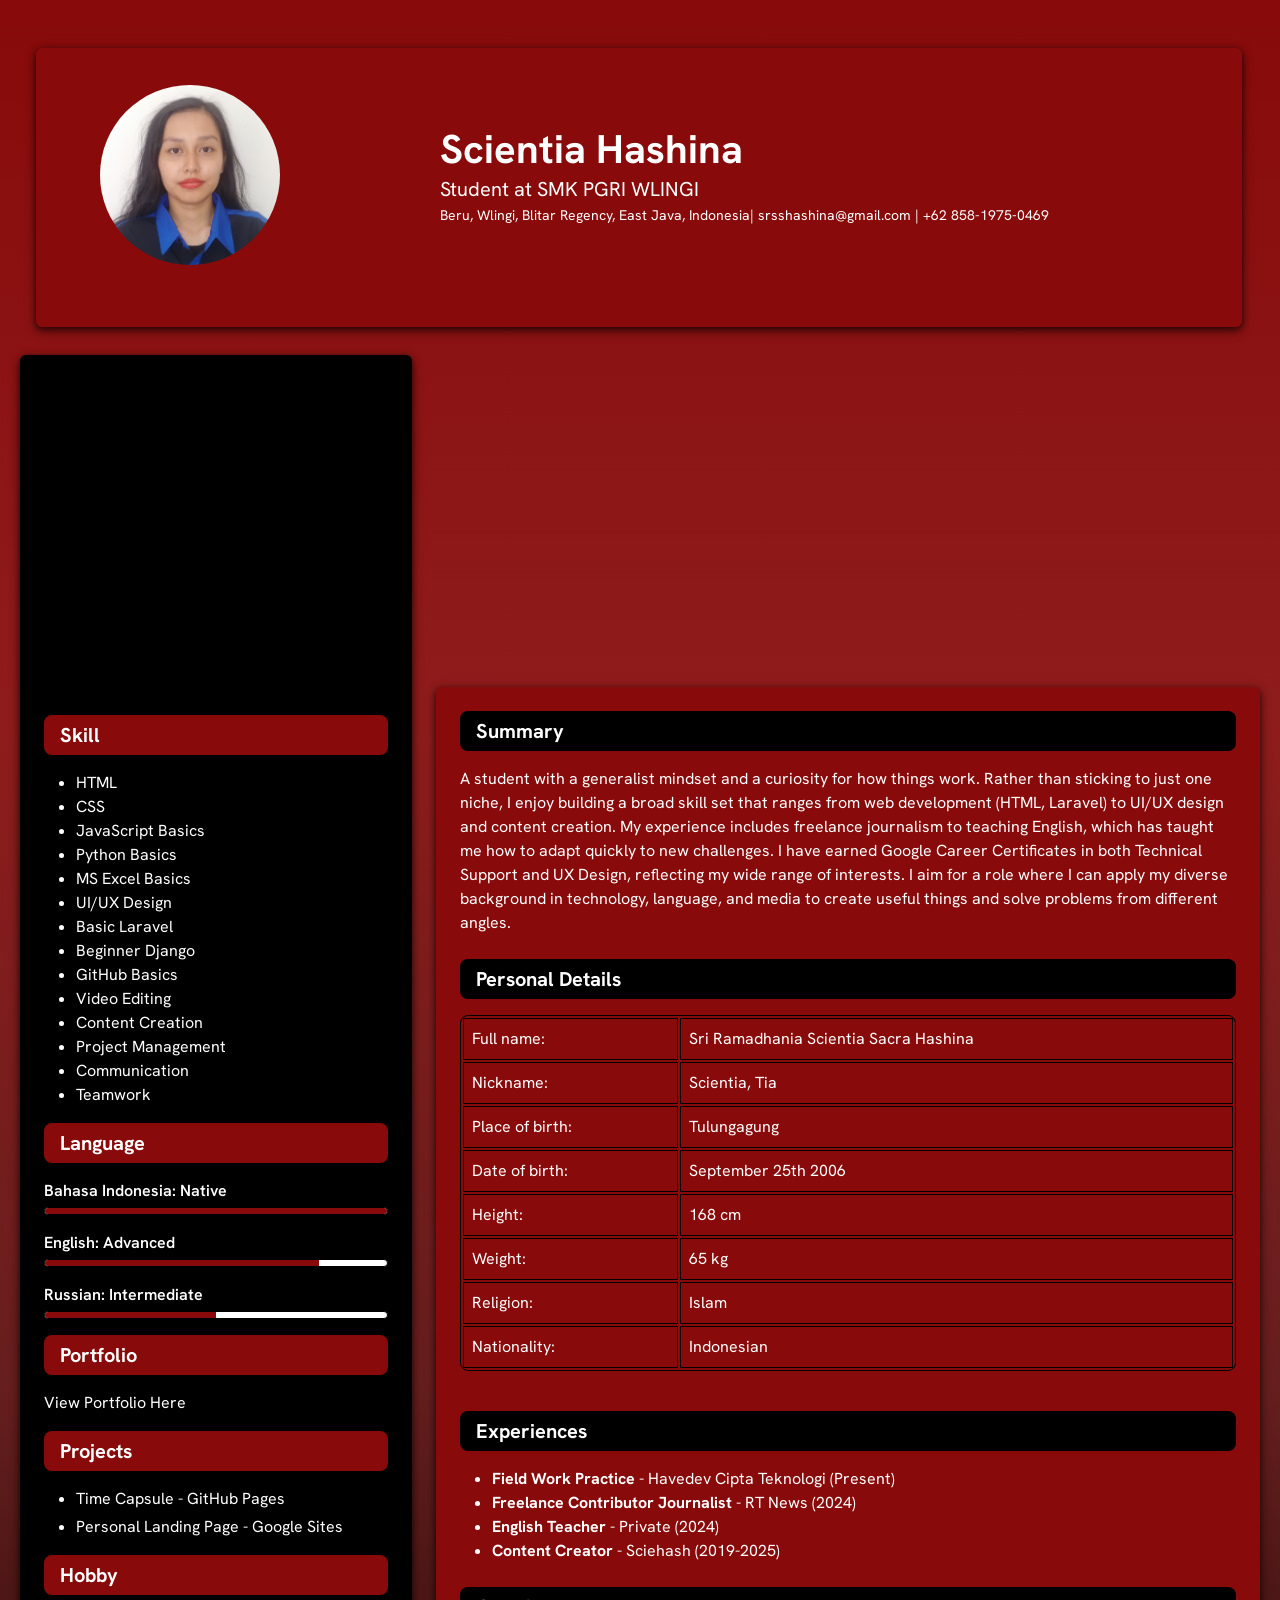
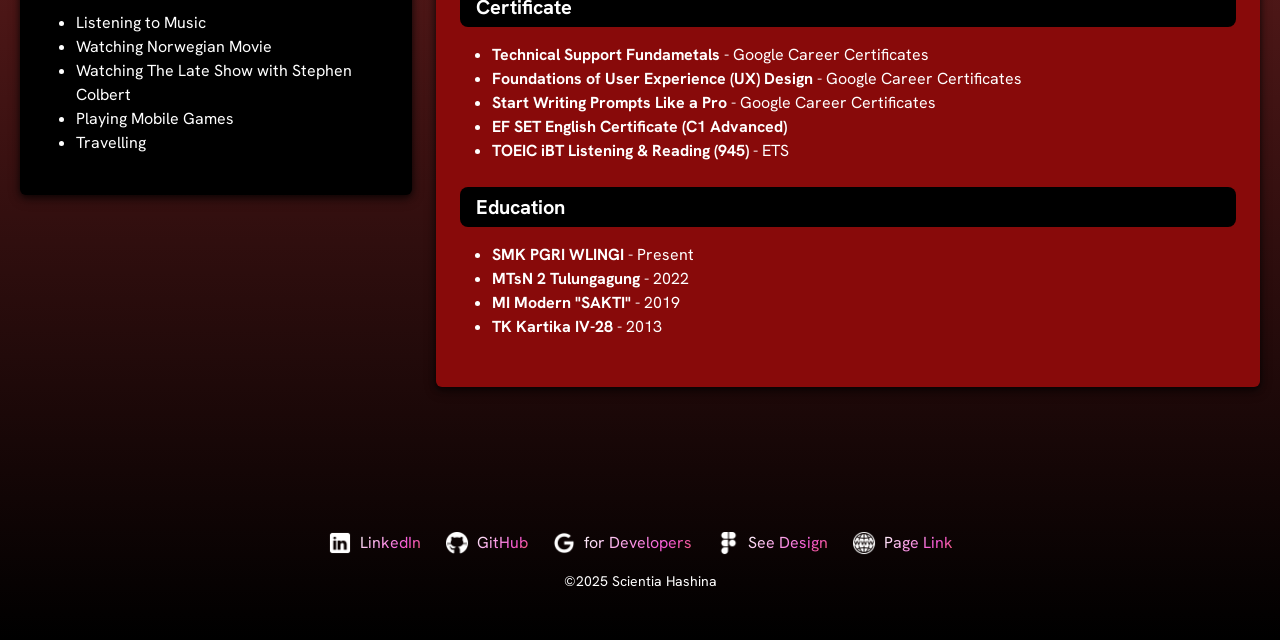
==== commit c33fdbb3: "1.1.0 - improving responsiveness" ====
--- a/cv.html
+++ b/cv.html
@@ -40,7 +40,7 @@
     <div class="container-fluid py-4">
       <header>
         <div
-          class="card text-white bg-primary my-sm-2 my-md-4 z-2 mx-sm-2 mx-md-4 position-absolute" style="width: 96%;"
+          class="card text-white bg-primary my-sm-2 my-md-4 z-2 mx-sm-2 mx-md-4 position-relative" style="width: 96%;"
         >
           <div class="card-body">
             <div class="row justify-content-evenly">
@@ -79,7 +79,7 @@
         <!-- LEFT SIDEBAR -->
         <div class="col-12 col-lg-4 mt-sm-1">
           <div
-            class="card border-0 bg-dark text-white h-80 z-0 position-absolute mx-sm-2"
+            class="card border-0 bg-dark text-white h-80 z-0 position-relative mx-sm-2"
           >
             <div class="card-body p-4">
               <div class="my-sm-5 p-sm-5">
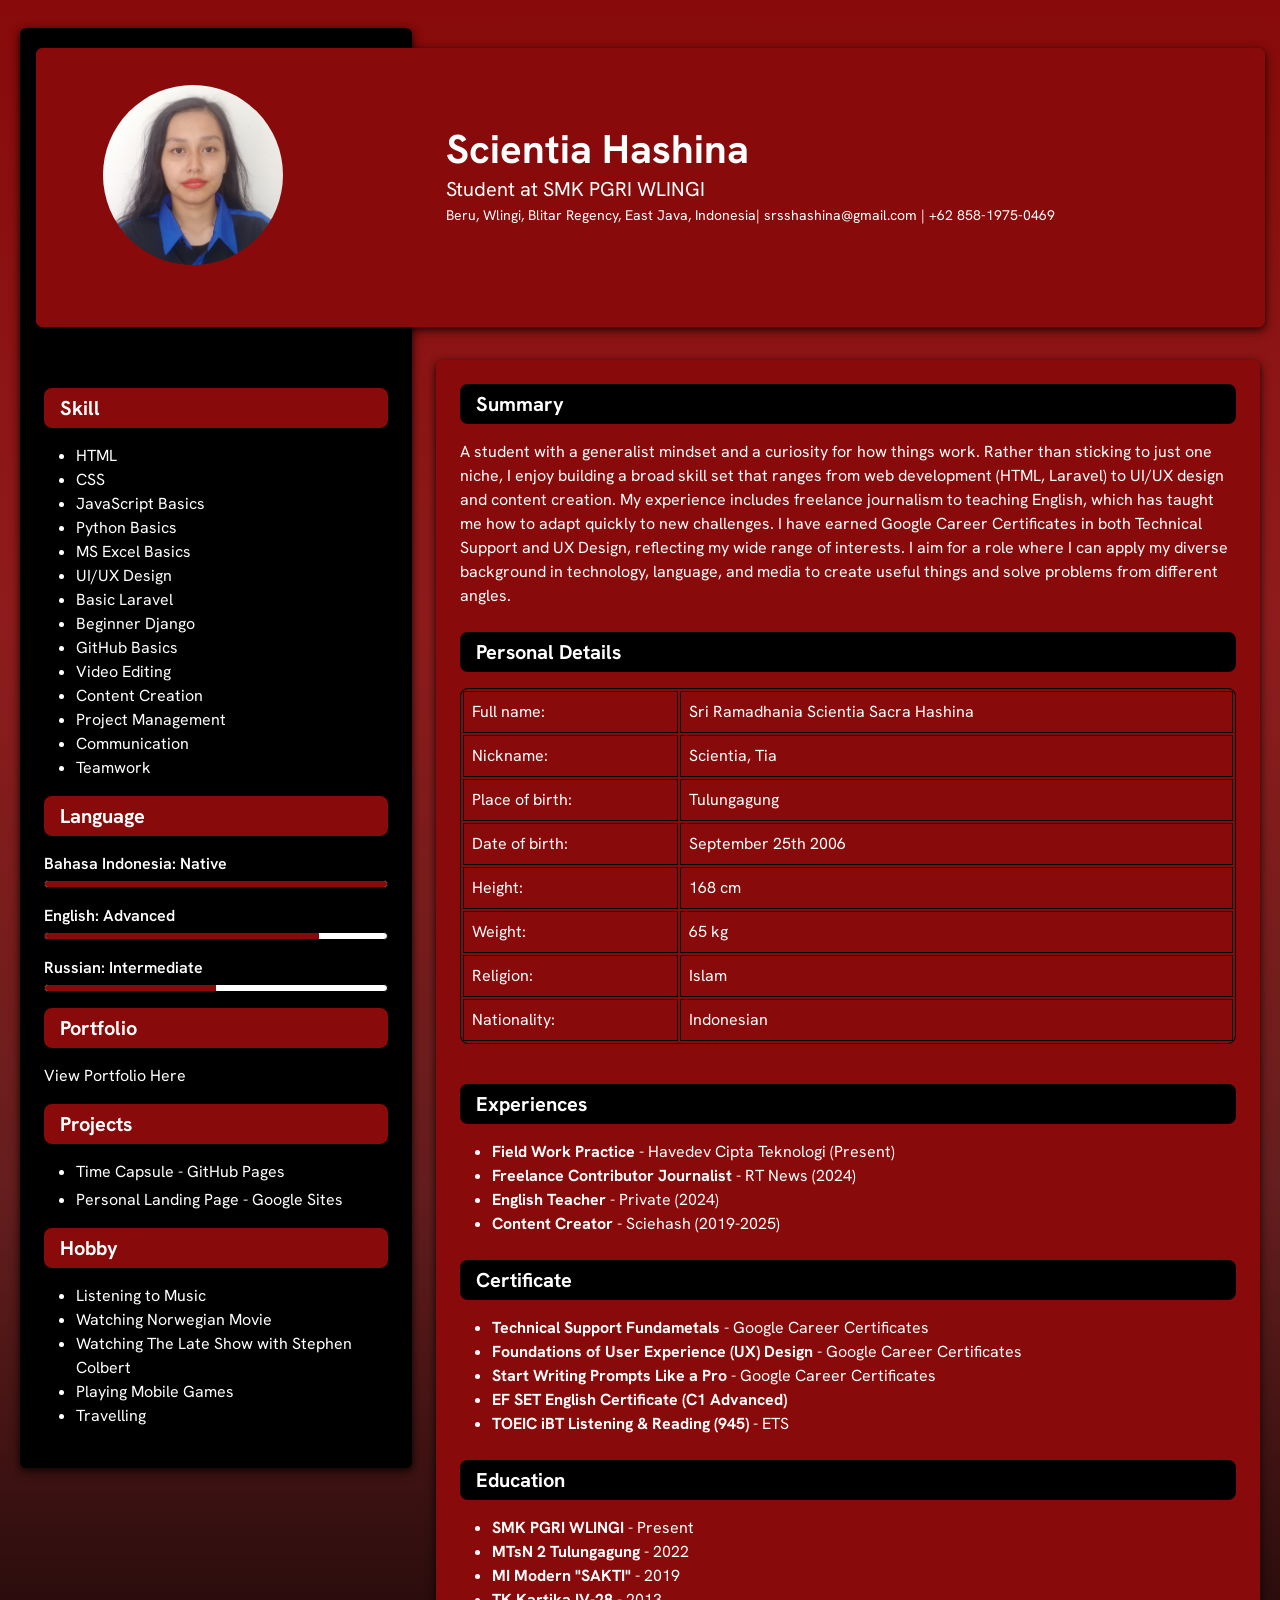
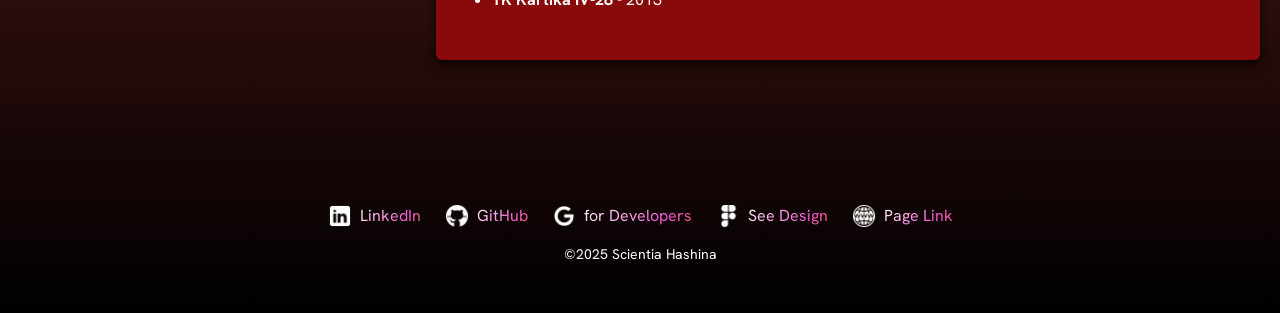
==== commit f357bff4: "1.1.1 - improving responsiveness" ====
--- a/cv.html
+++ b/cv.html
@@ -40,7 +40,7 @@
     <div class="container-fluid py-4">
       <header>
         <div
-          class="card text-white bg-primary my-sm-2 my-md-4 z-2 mx-sm-2 mx-md-4 position-relative" style="width: 96%;"
+          class="card text-white bg-primary my-sm-2 my-md-4 z-2 mx-sm-2 mx-md-4 position-absolute" style="width: 96%;"
         >
           <div class="card-body">
             <div class="row justify-content-evenly">
@@ -90,7 +90,7 @@
               </div>
 
               <!-- Skill Section -->
-              <div class="mb-3">
+              <div class="mb-3 position-relative">
                 <div class="bg-primary text-white px-3 py-2 rounded-3 mb-3">
                   <h5 class="mb-0 text-white fw-bold">Skill</h5>
                 </div>
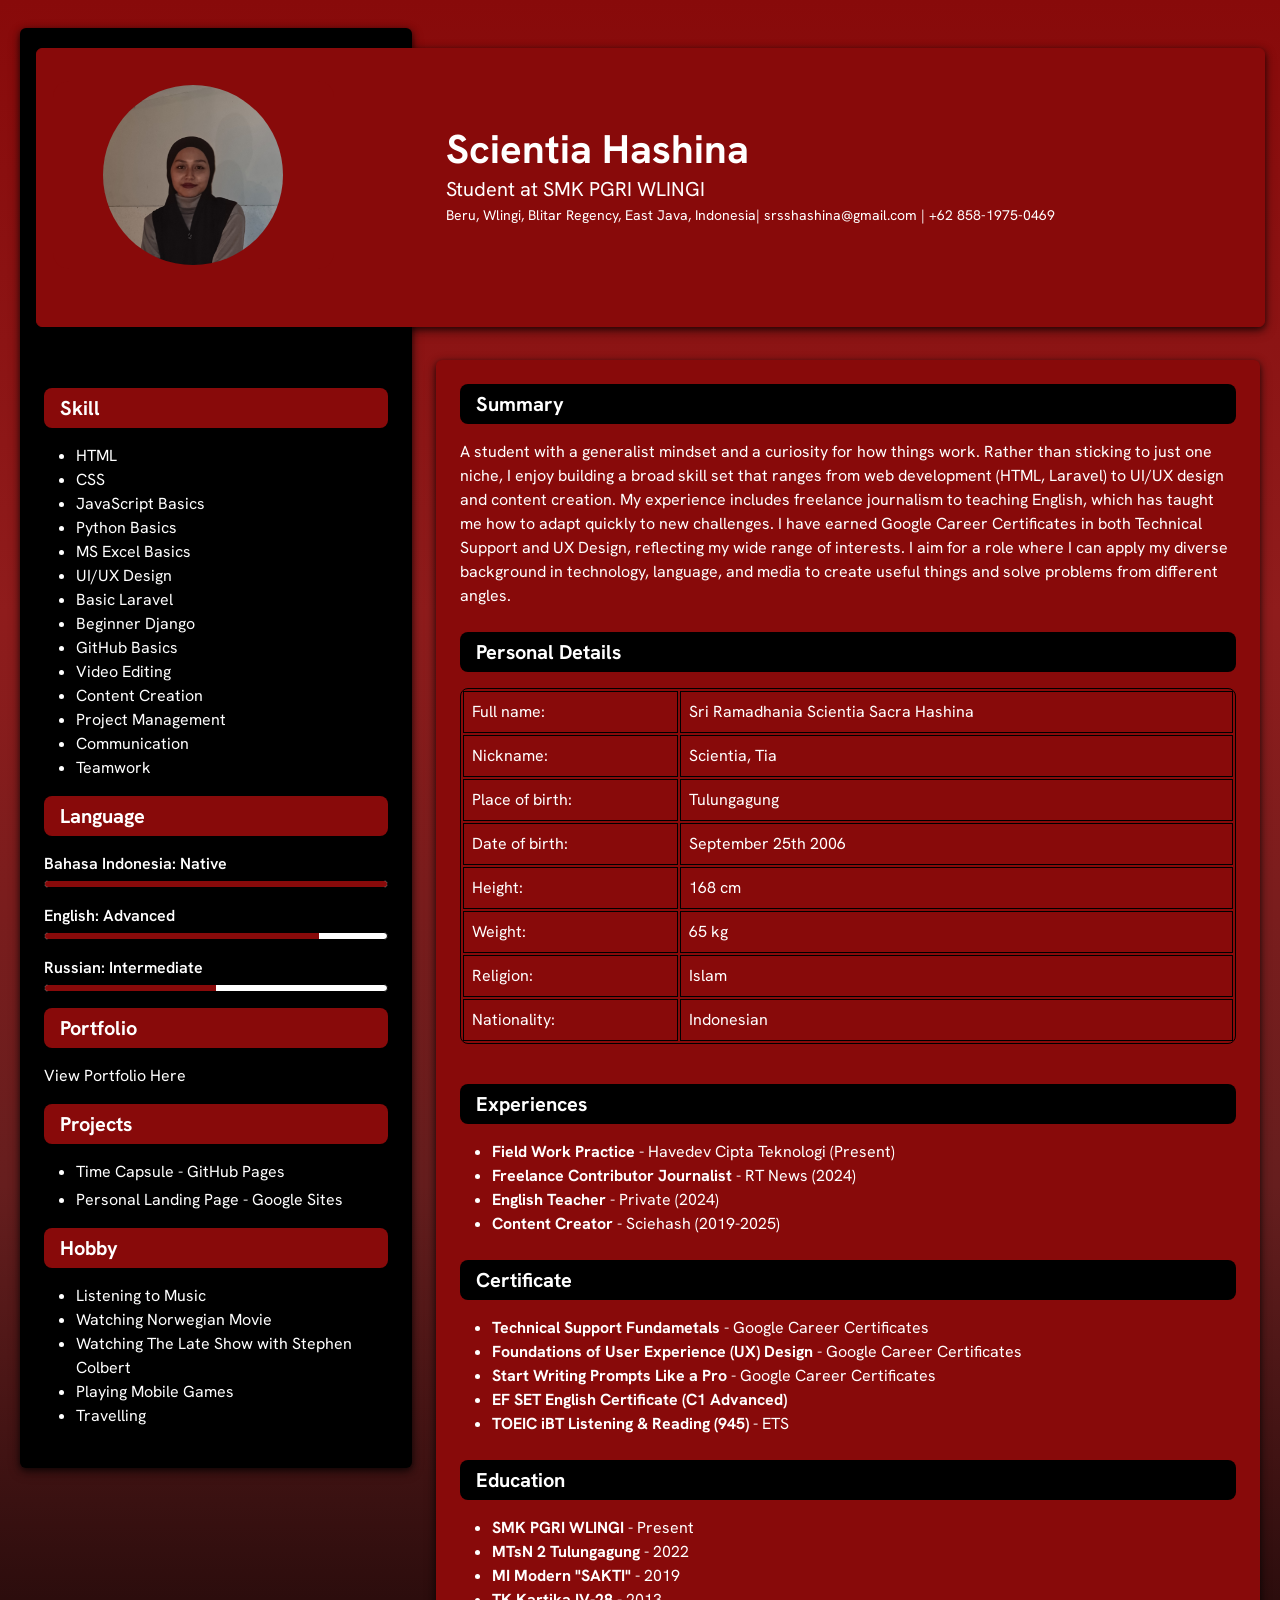
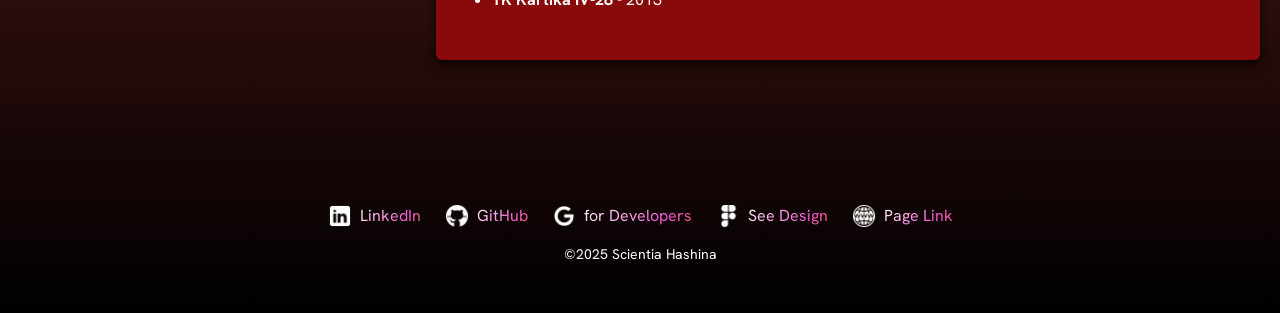
==== commit d40f53d3: "Swapped out picture for a new one" ====
--- a/cv.html
+++ b/cv.html
@@ -51,7 +51,7 @@
                     style="width: 180px; height: 180px"
                   >
                     <img
-                      src="assets/img/6154699293953035178.jpg"
+                      src="assets/img/new.jpg"
                       alt="A woman with red lipstick and black-marine blue field uniform"
                       class="img-fluid rounded-circle"
                       style="width: 180px; height: 180px"
@@ -90,7 +90,7 @@
               </div>
 
               <!-- Skill Section -->
-              <div class="mb-3 position-relative">
+              <div class="mb-3">
                 <div class="bg-primary text-white px-3 py-2 rounded-3 mb-3">
                   <h5 class="mb-0 text-white fw-bold">Skill</h5>
                 </div>
@@ -214,7 +214,7 @@
         </div>
 
         <!-- RIGHT CONTENT -->
-        <div class="col-12 col-lg-8">
+        <div class="col-12 col-lg-8 position-sticky">
           <!--
           <div class="card text-white bg-primary my-sm-2 my-md-4">
             <div class="card-body">
